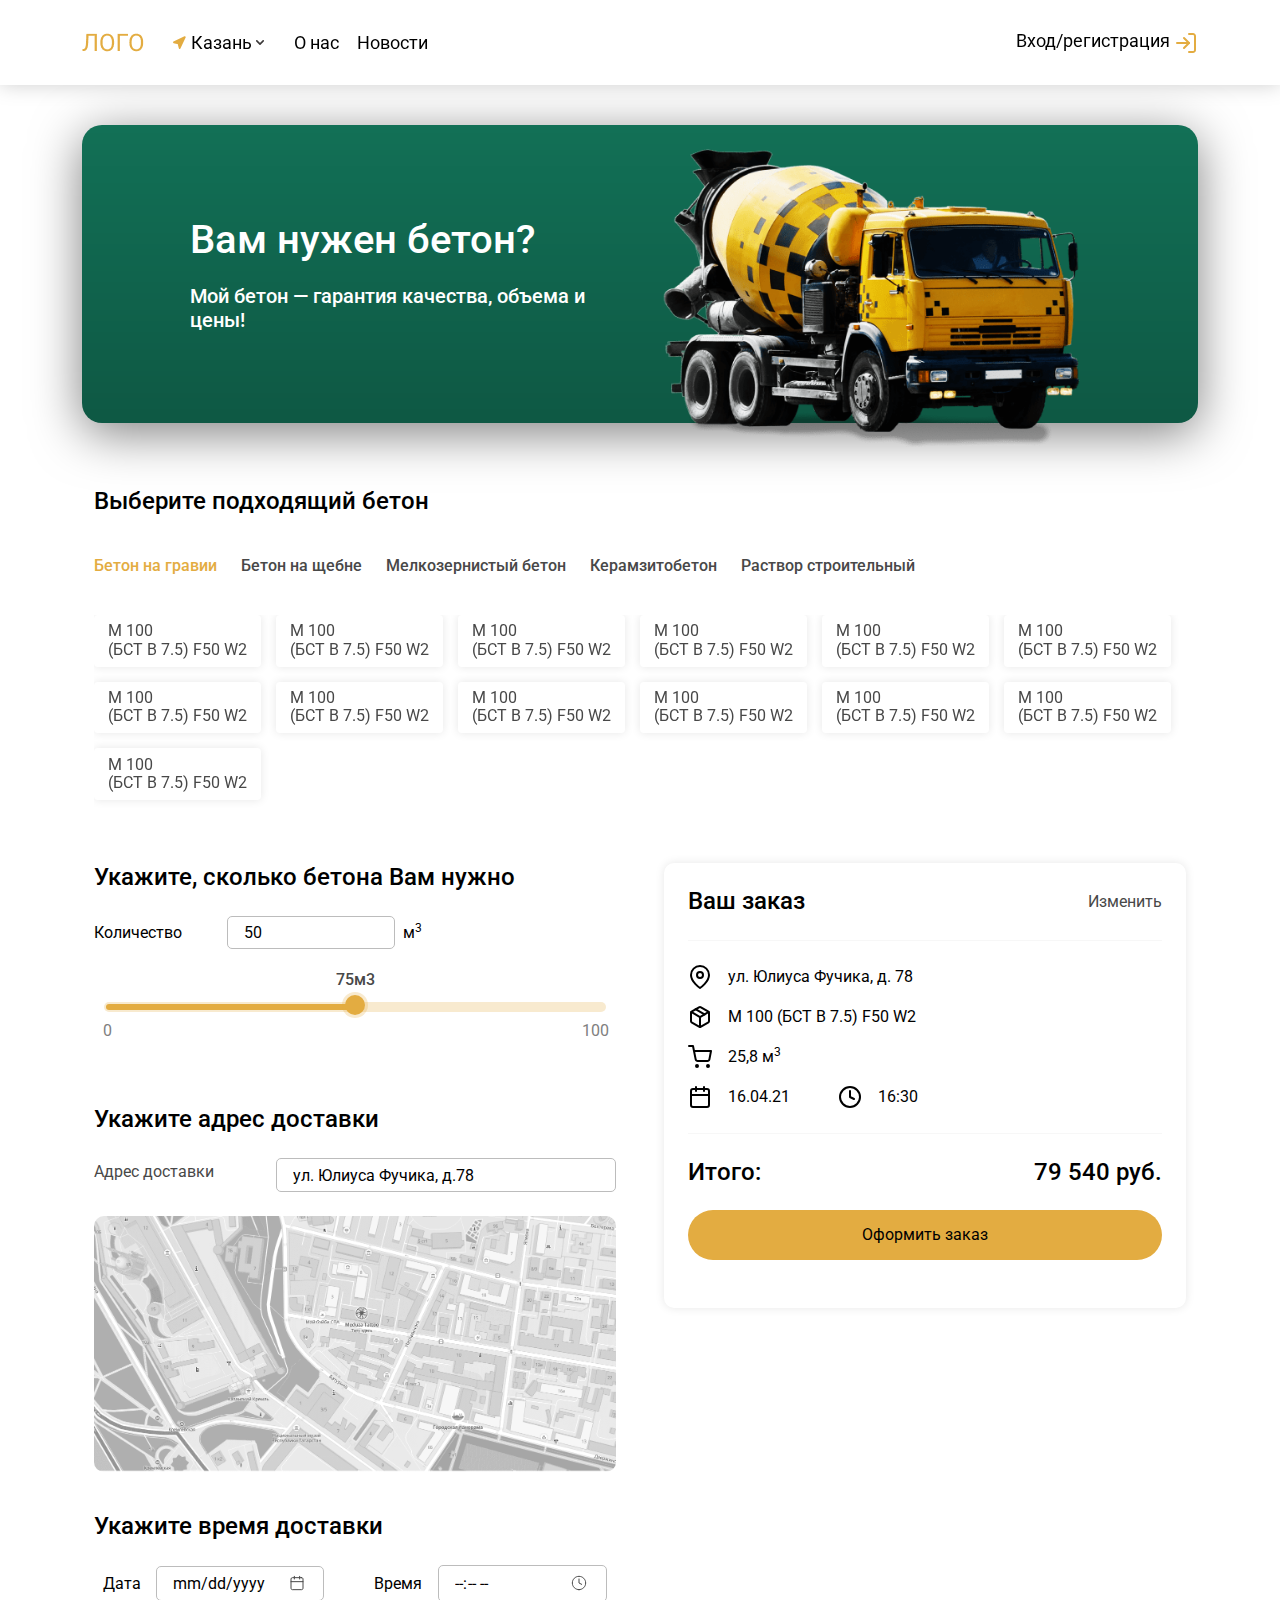
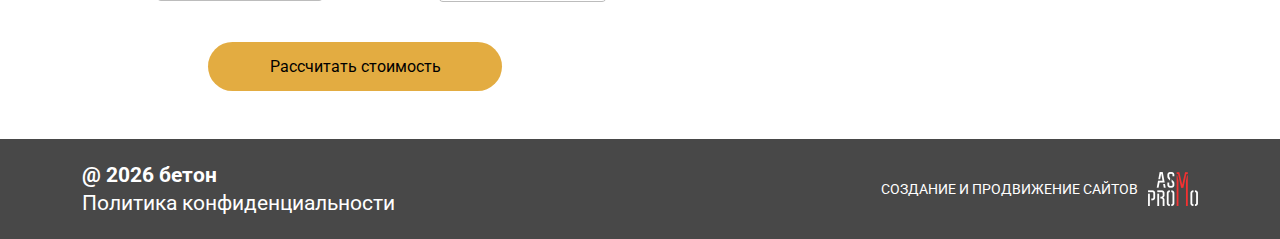
==== index.html @ f93bc63e "completed" ====
<!DOCTYPE html>
<html lang="ru">
<head>
	<meta charset="UTF-8">
	<meta name="viewport" content="width=device-width, initial-scale=1.0">
	<meta http-equiv="X-UA-Compatible" content="ie=edge">
	<title>Бетон</title>
	<link rel="shortcut icon" href="images/favicon.png" type="image/png">
	<link rel="stylesheet" href="css/swiper-bundle.min.css" />
	<link rel="stylesheet" href="css/bootstrap.min.css" />
	<link rel="stylesheet" href="css/range-slider.css" />
	<link rel="stylesheet" href="css/common.css" />
	<link rel="stylesheet" href="css/style.css" />
	<link rel="preconnect" href="https://fonts.gstatic.com">
	<link href="https://fonts.googleapis.com/css2?family=Roboto:ital,wght@0,100;0,300;0,400;0,500;0,700;0,900;1,100;1,300;1,400;1,500;1,700;1,900&display=swap" rel="stylesheet">
</head>
<body>
	<header class="d-none d-md-block py-2 py-xl-3 mb-4">
		<div class="container d-flex justify-content-between align-items-center">
			<div class="d-flex align-items-center">
				<img src="images/logo.png" class="logo">

				<div class="custom-select ms-4">
					<button type="button" class="py-3 w-100">Казань</button>
					<div class="options search-list p-3">
						<input type="search" placeholder="Поиск" class="search-in-list">
						<div class="radio search-item mb-2">
							<input type="radio" name="sort" value="Казань" checked="">
							<label>Казань</label>
						</div>
						<div class="radio search-item mb-2">
							<input type="radio" name="sort" value="Набережные Челны">
							<label>Набережные Челны</label>
						</div>
						<div class="radio search-item mb-2">
							<input type="radio" name="sort" value="Альметьевск">
							<label>Альметьевск</label>
						</div>
						<div class="radio search-item mb-2">
							<input type="radio" name="sort" value="Ижевск">
							<label>Ижевск</label>
						</div>
					</div>
				</div>

				<nav class="d-flex align-items-center ms-4">
					<a href="#">О нас</a>
					<a href="#">Новости</a>
				</nav>
			</div>
			<div>
				<a href="#">Вход/регистрация <img src="images/icons/log-in.svg" alt=""></a>
			</div>
		</div>
	</header>

	<div class="container-md py-3 mb-4 mb-md-5">
		<section class="banner white px-3 py-4">
			<div class="row align-items-center justify-content-center">
				<div class="col-7 col-md-6 col-lg-5">
					<h2>Вам нужен бетон?</h2>
					<h1 class="mb-0">Мой бетон — гарантия качества, объема и цены!</h1>
				</div>
				<div class="col-5 col-md-6 col-lg-5">
					<img src="images/img1.png" class="img-fluid">
				</div>
			</div>
		</section>
	</div>

	<form class="container-md grid mb-0 mb-md-4 mb-xl-5">
		<section id="sec-1">
			<h3>Укажите адрес доставки</h3>
			<div class="row align-items-center mb-2 mb-sm-3 mb-md-4">
				<div class="col-12 col-sm-4 col-xxl-3 mb-2">
					<div class="gray">Адрес доставки</div>
				</div>
				<div class="col-12 col-sm-8 col-xxl-9">
					<input type="text" placeholder="Адрес" value="ул. Юлиуса Фучика, д.78">
				</div>
			</div>
			<div class="map">
				<img src="images/img2.png" alt="" class="img-fluid">
			</div>
		</section>

		<section id="sec-2">
			<h3>Выберите подходящий бетон</h3>
			<div class="switch_btns d-flex mb-3">
				<button type="button" class="switch active fw_5">Бетон на гравии</button>
				<button type="button" class="switch fw_5 ms-4">Бетон на щебне</button>
				<button type="button" class="switch fw_5 ms-4">Мелкозернистый бетон</button>
				<button type="button" class="switch fw_5 ms-4">Керамзитобетон</button>
				<button type="button" class="switch fw_5 ms-4">Раствор строительный</button>
			</div>
			<div class="box py-4 px-2 py-lg-2 px-lg-0">
				<div class="swiper-1">
					<div class="swiper-wrapper">
						<div class="swiper-slide radio">
							<input type="radio" name="concrete" value="М 100 (БСТ В 7.5) F50 W2">
							<div>
								М 100 <br>
								(БСТ В 7.5) F50 W2
							</div>
						</div>
						<div class="swiper-slide radio">
							<input type="radio" name="concrete" value="М 100 (БСТ В 7.5) F50 W2">
							<div>
								М 100 <br>
								(БСТ В 7.5) F50 W2
							</div>
						</div>
						<div class="swiper-slide radio">
							<input type="radio" name="concrete" value="М 100 (БСТ В 7.5) F50 W2">
							<div>
								М 100 <br>
								(БСТ В 7.5) F50 W2
							</div>
						</div>
						<div class="swiper-slide radio">
							<input type="radio" name="concrete" value="М 100 (БСТ В 7.5) F50 W2">
							<div>
								М 100 <br>
								(БСТ В 7.5) F50 W2
							</div>
						</div>
						<div class="swiper-slide radio">
							<input type="radio" name="concrete" value="М 100 (БСТ В 7.5) F50 W2">
							<div>
								М 100 <br>
								(БСТ В 7.5) F50 W2
							</div>
						</div>
						<div class="swiper-slide radio">
							<input type="radio" name="concrete" value="М 100 (БСТ В 7.5) F50 W2">
							<div>
								М 100 <br>
								(БСТ В 7.5) F50 W2
							</div>
						</div>
						<div class="swiper-slide radio">
							<input type="radio" name="concrete" value="М 100 (БСТ В 7.5) F50 W2">
							<div>
								М 100 <br>
								(БСТ В 7.5) F50 W2
							</div>
						</div>
						<div class="swiper-slide radio">
							<input type="radio" name="concrete" value="М 100 (БСТ В 7.5) F50 W2">
							<div>
								М 100 <br>
								(БСТ В 7.5) F50 W2
							</div>
						</div>
						<div class="swiper-slide radio">
							<input type="radio" name="concrete" value="М 100 (БСТ В 7.5) F50 W2">
							<div>
								М 100 <br>
								(БСТ В 7.5) F50 W2
							</div>
						</div>
						<div class="swiper-slide radio">
							<input type="radio" name="concrete" value="М 100 (БСТ В 7.5) F50 W2">
							<div>
								М 100 <br>
								(БСТ В 7.5) F50 W2
							</div>
						</div>
						<div class="swiper-slide radio">
							<input type="radio" name="concrete" value="М 100 (БСТ В 7.5) F50 W2">
							<div>
								М 100 <br>
								(БСТ В 7.5) F50 W2
							</div>
						</div>
						<div class="swiper-slide radio">
							<input type="radio" name="concrete" value="М 100 (БСТ В 7.5) F50 W2">
							<div>
								М 100 <br>
								(БСТ В 7.5) F50 W2
							</div>
						</div>
						<div class="swiper-slide radio">
							<input type="radio" name="concrete" value="М 100 (БСТ В 7.5) F50 W2">
							<div>
								М 100 <br>
								(БСТ В 7.5) F50 W2
							</div>
						</div>
					</div>
					<div class="swiper-pagination"></div>
				</div>
			</div>
		</section>

		<section id="sec-3">
			<h3>Укажите, сколько бетона Вам нужно</h3>
			<!-- Нужно указать следующие парамаетры: min, max, value, step - в 3 местах -->
			<div class="row gx-2 align-items-center mb-5">
				<div class="col-4 col-sm-3 col-md-2 col-lg-3 col-xxl-2">
					<label>Количество</label>
				</div>
				<div class="col-6 col-sm-5 col-md-4 col-xxl-3">
					<input type="number" id="range-val" data-connect="range" min="0" max="100" value="50" step="0.1" oninput="reverse(this.dataset.connect, this.value)">
				</div>
				<div class="col-1">
					<span>м<sup>3</sup></span>
				</div>
			</div>
			<div class="range-slider my-5" style='--min:0; --max:100; --step:0.1; --value:50; --text-value:"75"; --suffix:"м3";'>
				<input type="range" min="0" max="100" step="0.1" value="50" oninput="this.parentNode.style.setProperty('--value',this.value); this.parentNode.style.setProperty('--text-value', JSON.stringify(this.value)); connect(this.dataset.connect, this.value)" data-connect="range-val" id="range">
				<output></output>
				<div class='range-slider__progress'></div>
			</div>

		</section>

		<section id="sec-4">
			<h3>Укажите время доставки</h3>
			<div class="row gx-2 gx-xxl-3 align-items-center justify-content-xl-evenly">
				<div class="col-3 col-xl-1 mb-3 mb-xl-0">
					<div class="text-xl-end">Дата</div>
				</div>
				<div class="col-8 col-xl-4 mb-3 mb-xl-0">
					<input type="date">
				</div>
				<div class="col-3 col-xl-2">
					<div class="text-xl-end">Время</div>
				</div>
				<div class="col-8 col-xl-4">
					<input type="time">
				</div>
			</div>
		</section>

		<section id="sec-5">
			<div class="row justify-content-center">
				<div class="col-12 col-sm-8 col-md-6 col-lg-8 col-xl-7 col-xxl-6">
					<button type="button" class="btn_main w-100 w-md-auto">Рассчитать стоимость</button>
				</div>
			</div>
		</section>

		<section id="sec-6">
			<div class="final-form p-3 p-sm-4">
				<div class="d-flex justify-content-between align-items-center">
					<h3 class="f_15 mb-0">Ваш заказ</h3>
					<button type="button" class="gray d-block d-lg-none" onclick="toAnchor('sec-1')">Изменить</button>
					<button type="button" class="gray d-none d-lg-block" onclick="toAnchor('sec-2')">Изменить</button>
				</div>
				<hr class="my-4">
				<div class="d-flex align-items-center mb-3">
					<img src="images/icons/map-pin.svg" class="me-3">
					<span>ул. Юлиуса Фучика, д. 78</span>
				</div>
				<div class="d-flex align-items-center mb-3">
					<img src="images/icons/package.svg" alt="" class="me-3">
					<span>М 100 (БСТ В 7.5) F50 W2</span>
				</div>
				<div class="d-flex align-items-center mb-3">
					<img src="images/icons/shopping-cart.svg" alt="" class="me-3">
					<span>25,8 м<sup>3</sup></span>
				</div>
				<div class="d-flex align-items-center">
					<img src="images/icons/calendar.svg" alt="" class="me-3">
					<span>16.04.21</span>
					<img src="images/icons/clock.svg" alt="" class="ms-5 me-3">
					<span>16:30</span>
				</div>
				<hr class="my-4">
				<div class="d-flex justify-content-between align-items-center mb-4">
					<h3 class="fs-4 mb-0">Итого:</h3>
					<div class="fs-4 fw_5">79 540 руб. </div>
				</div>
				<button type="button" class="btn_main w-100 mb-4">Оформить заказ</button>
			</div>
		</section>
	</form>

	<footer class="desktop d-none d-md-block py-4">
		<div class="container">
			<div class="row row-cols-2 align-items-center">
				<div>
					<div class="f_13 fw_7 mb-1">@ <span id="year"></span> бетон</div>
					<div class="f_13">Политика конфиденциальности</div>
				</div>
				<div>
					<a class="developers" href="http://asmpromo.ru/" alt="Создание и продвижение сайтов" title="Создание и продвижение сайтов" target="_blank">
						<div class="f_09 text-uppercase">Создание и продвижение сайтов</div>
						<img src="images/asm_white.png" alt="">
					</a>
				</div>
			</div>
		</div>
	</footer>

	<footer class="mobile d-flex d-md-none justify-content-between py-3 px-5">
		<button><img src="images/icons/home.svg" alt=""></button>
		<button><img src="images/icons/mail.svg" alt=""></button>
		<button><img src="images/icons/map.svg" alt=""></button>
		<button><img src="images/icons/user.svg" alt=""></button>
	</footer>

	<!-- Skripts -->
	<script src="https://cdnjs.cloudflare.com/ajax/libs/jquery/3.6.0/jquery.min.js"></script>
	
	<script type="text/javascript" src="js/bootstrap.bundle.min.js"></script>
	<!-- <script src="https://unpkg.com/swiper/swiper-bundle.min.js"></script> -->
	<script type="text/javascript" src="js/swiper-bundle.min.js"></script>
	<script type="text/javascript" src="js/main.js"></script>
	<script type="text/javascript" src="js/range-slider.js"></script>
	
</body>
</html>
---- css/range-slider.css ----
.range-slider {
    --primary-color: rgb(227 172 65 / 100%);
    --value-offset-y: var(--ticks-gap);
    --value-active-color: white;
    --value-background: transparent;
    --value-background-hover: var(--primary-color);
    --fill-color: var(--primary-color);
    --progress-background: #eee;
    --progress-radius: 20px;
    --track-height: calc(var(--thumb-size) / 2);
    --min-max-opacity: 0.5;
    --min-max-x-offset: 10%;
    --thumb-size: 20px;
    --thumb-color: rgb(227 172 65 / 100%);
    --thumb-shadow: 0 0 0 3px rgb(227 172 65 / 25%);
    --thumb-shadow-active: 0 0 0 3px rgb(227 172 65 / 55%);
    --thumb-shadow-hover: var(--thumb-shadow);
    --ticks-thickness: 1px;
    --ticks-height: 5px;
    --ticks-gap: var(
      --ticks-height,
      0
    );
    --ticks-color: silver;
    --step: 1;
    --ticks-count: Calc(var(--max) - var(--min)) / var(--step);
    --maxTicksAllowed: 30;
    --too-many-ticks: Min(1, Max(var(--ticks-count) - var(--maxTicksAllowed), 0));
    --x-step: Max(
      var(--step),
      var(--too-many-ticks) * (var(--max) - var(--min))
    );
    --tickInterval: 100/ ((var(--max) - var(--min)) / var(--step)) * var(--tickEvery, 1);
    --tickIntervalPerc: calc(
      (100% - var(--thumb-size)) / ((var(--max) - var(--min)) / var(--x-step)) *
        var(--tickEvery, 1)
    );
    --value-a: Clamp(
      var(--min),
      var(--value, 0),
      var(--max)
    );
    --value-b: var(--value, 0);
    --text-value-a: var(--text-value, "");
    --completed-a: calc(
      (var(--value-a) - var(--min)) / (var(--max) - var(--min)) * 100
    );
    --completed-b: calc(
      (var(--value-b) - var(--min)) / (var(--max) - var(--min)) * 100
    );
    --ca: Min(var(--completed-a), var(--completed-b));
    --cb: Max(var(--completed-a), var(--completed-b));
    --thumbs-too-close: Clamp(
      -1,
      1000 * (Min(1, Max(var(--cb) - var(--ca) - 5, -1)) + 0.001),
      1
    );
    --thumb-close-to-min: Min(1, Max(var(--ca) - 2, 0));
    --thumb-close-to-max: Min(1, Max(98 - var(--cb), 0));
    display: block;
    height: max(var(--track-height), var(--thumb-size));
    position: relative;
    z-index: 1;
  }
  .range-slider[data-ticks-position=top] {
    --flip-y: 1;
  }
  .range-slider::before, .range-slider::after {
    --offset: calc(var(--thumb-size) / 2);
    content: counter(x);
    display: var(--show-min-max, block);
    position: absolute;
    bottom: var(--flip-y, -2.5ch);
    top: calc(-2.5ch * var(--flip-y));
    color: #808080;
    transform: translateX(calc(var(--min-max-x-offset) * var(--before, -1) * -1)) scale(var(--at-edge));
    pointer-events: none;
  }
  .range-slider::before {
    --before: 1;
    --at-edge: var(--thumb-close-to-min);
    counter-reset: x var(--min);
    left: var(--offset);
  }
  .range-slider::after {
    --at-edge: var(--thumb-close-to-max);
    counter-reset: x var(--max);
    right: var(--offset);
  }
  .range-slider__values {
    position: relative;
    top: 50%;
    line-height: 0;
    text-align: justify;
    width: 100%;
    pointer-events: none;
    margin: 0 auto;
    z-index: 5;
  }
  .range-slider__values::after {
    content: "";
    width: 100%;
    display: inline-block;
    height: 0;
    background: red;
  }
  .range-slider__progress {
    --start-end: calc(var(--thumb-size) / 2);
    --clip-end: calc(100% - (var(--cb)) * 1%);
    --clip-start: calc(var(--ca) * 1%);
    --clip: inset(-20px var(--clip-end) -20px var(--clip-start));
    position: absolute;
    left: var(--start-end);
    right: var(--start-end);
    top: calc( var(--ticks-gap) * var(--flip-y, 0) + var(--thumb-size) / 2 - var(--track-height) / 2 );
    height: calc(var(--track-height));
    background: rgb(227 172 65 / 25%);
    pointer-events: none;
    z-index: -1;
    border-radius: var(--progress-radius);
  }
  .range-slider__progress::before {
    content: "";
    position: absolute;
    left: 2px;
    right: 0;
    -webkit-clip-path: var(--clip);
            clip-path: var(--clip);
    top: 2px;
    bottom: 2px;
    background: rgb(227 172 65 / 100%);
    z-index: 1;
    border-radius: inherit;
  }
  .range-slider__progress::after {
    content: "";
    position: absolute;
    top: 0;
    right: 0;
    bottom: 0;
    left: 0;
    box-shadow: var(--progress-shadow);
    pointer-events: none;
    border-radius: inherit;
  }
  .range-slider > input {
    -webkit-appearance: none;
    width: 100%;
    height: var(--thumb-size);
    margin: 0;
    position: absolute;
    left: 0;
    top: calc( 50% - Max(var(--track-height), var(--thumb-size)) / 2 + calc(var(--ticks-gap) / 2 * var(--flip-y, -1)) );
    cursor: -webkit-grab;
    cursor: grab;
    outline: none;
    background: none;
    padding: 0;
    border: none;
  }
  .range-slider > input:not(:only-of-type) {
    pointer-events: none;
  }
  .range-slider > input::-webkit-slider-thumb {
    -webkit-appearance: none;
            appearance: none;
    height: var(--thumb-size);
    width: var(--thumb-size);
    transform: var(--thumb-transform);
    border-radius: var(--thumb-radius, 50%);
    background: var(--thumb-color);
    box-shadow: var(--thumb-shadow);
    border: none;
    pointer-events: auto;
    -webkit-transition: 0.1s;
    transition: 0.1s;
  }
  .range-slider > input::-moz-range-thumb {
    -moz-appearance: none;
         appearance: none;
    height: var(--thumb-size);
    width: var(--thumb-size);
    transform: var(--thumb-transform);
    border-radius: var(--thumb-radius, 50%);
    background: var(--thumb-color);
    box-shadow: var(--thumb-shadow);
    border: none;
    pointer-events: auto;
    -moz-transition: 0.1s;
    transition: 0.1s;
  }
  .range-slider > input::-ms-thumb {
    appearance: none;
    height: var(--thumb-size);
    width: var(--thumb-size);
    transform: var(--thumb-transform);
    border-radius: var(--thumb-radius, 50%);
    background: var(--thumb-color);
    box-shadow: var(--thumb-shadow);
    border: none;
    pointer-events: auto;
    -ms-transition: 0.1s;
    transition: 0.1s;
  }
  .range-slider > input:hover {
    --thumb-shadow: var(--thumb-shadow-hover);
  }
  .range-slider > input:hover + output {
    --value-background: var(--value-background-hover);
    --y-offset: -5px;
    color: var(--value-active-color);
    box-shadow: 0 0 0 3px var(--value-background);
  }
  .range-slider > input:active {
    --thumb-shadow: var(--thumb-shadow-active);
    cursor: -webkit-grabbing;
    cursor: grabbing;
    z-index: 2;
  }
  .range-slider > input:active + output {
    transition: 0s;
  }
  .range-slider > input:nth-of-type(1) {
    --is-left-most: Clamp(0, (var(--value-a) - var(--value-b)) * 99999, 1);
  }
  .range-slider > input:nth-of-type(1) + output {
    --value: var(--value-a);
    --x-offset: calc(var(--completed-a) * -1%);
  }
  .range-slider > input:nth-of-type(1) + output:not(:only-of-type) {
    --flip: calc(var(--thumbs-too-close) * -1);
  }
  .range-slider > input:nth-of-type(1) + output::after {
    content: var(--prefix, "") var(--text-value-a) var(--suffix, "");
  }
  .range-slider > input:nth-of-type(2) {
    --is-left-most: Clamp(0, (var(--value-b) - var(--value-a)) * 99999, 1);
  }
  .range-slider > input:nth-of-type(2) + output {
    --value: var(--value-b);
  }
  .range-slider > input:only-of-type ~ .range-slider__progress {
    --clip-start: 0;
  }
  .range-slider > input + output {
    --flip: -1;
    --x-offset: calc(var(--completed-b) * -1%);
    --pos: calc(
      ((var(--value) - var(--min)) / (var(--max) - var(--min))) * 100%
    );
    pointer-events: none;
    position: absolute;
    z-index: 5;
    background: var(--value-background);
    border-radius: 10px;
    padding: 2px 4px;
    font-weight: 500;
    color: #484848;
    left: var(--pos);
    transform: translate(var(--x-offset), calc( 150% * var(--flip) - (var(--y-offset, 0px) + var(--value-offset-y)) * var(--flip) ));
    transition: all 0.12s ease-out, left 0s;
  }
  .range-slider > input + output::after {
    content: var(--prefix, "") var(--text-value-b) var(--suffix, "");
  }
---- css/common.css ----
:root {
  --color-1: #E3AC41;
  --color-2: #127056;
  --rgb-color-1: 227 172 65;
  --rgb-color-2: 18 112 86;
}

/*****************
SCROLL STYLIZATION
******************/
html {
    scrollbar-color: var(--color-1) #E8E8E8;
    scrollbar-width: thin;
}
::-webkit-scrollbar {
    width: 4px;
    height: 4px;
    background-color: #E8E8E8;
}
::-webkit-scrollbar-thumb {
    background-color: var(--color-1);
    border-radius: 2px;
    transition: .2s;
}
::-webkit-scrollbar-thumb:hover {background-color: var(--color-2);}
::-webkit-scrollbar-button:vertical:start:decrement {
    background: linear-gradient(120deg, #fff 40%, rgba(0, 0, 0, 0) 41%),
    linear-gradient(240deg, #fff 40%, rgba(0, 0, 0, 0) 41%),
    linear-gradient(0deg, #fff 30%, rgba(0, 0, 0, 0) 31%);
    background-color: var(--color-1);
}
::-webkit-scrollbar-button:vertical:end:increment {
    background:
        linear-gradient(300deg, #fff 40%, rgba(0, 0, 0, 0) 41%),
        linear-gradient(60deg, #fff 40%, rgba(0, 0, 0, 0) 41%),
        linear-gradient(180deg, #fff 30%, rgba(0, 0, 0, 0) 31%);
    background-color: var(--color-1);
}
::-webkit-scrollbar-button:horizontal:start:decrement {
    background:
        linear-gradient(30deg, #fff 40%, rgba(0, 0, 0, 0) 41%),
        linear-gradient(150deg, #fff 40%, rgba(0, 0, 0, 0) 41%),
        linear-gradient(270deg, #fff 30%, rgba(0, 0, 0, 0) 31%);
    background-color: var(--color-1);
}
::-webkit-scrollbar-button:horizontal:end:increment {
    background:
        linear-gradient(210deg, #fff 40%, rgba(0, 0, 0, 0) 41%),
        linear-gradient(330deg, #fff 40%, rgba(0, 0, 0, 0) 41%),
        linear-gradient(90deg, #fff 30%, rgba(0, 0, 0, 0) 31%);
    background-color: var(--color-1);
}

body {
    font-family: 'Roboto', sans-serif;
    font-size: 16px;
    font-weight: 400;
    position: relative;
    color: #000;
}

a, a:hover, a:focus, a:active {
    color: inherit;
    outline: none;
    text-decoration: none;
}
.disable {
    pointer-events: none;
    cursor: default;
}

p, label, span, a, select, div, blockquote, cite, figure, figcaption, ul, ol, dl {
    line-height: normal;
    margin-bottom: 0px;
}
hr {
    background-color: #E1E1E1;
    height: 1px;
    border: none;
    margin: 1em 0;
    width: 100%;
}

.bg_color_1 {background-color: var(--color-1);}


.box_shad {box-shadow: 0px 10px 15px rgba(0,0,0,0.1);}


/* FORMS CUSTOMIZATION */
input, input:hover, input:focus, input:active,
button, button:hover, button:focus, button:active, 
textarea, textarea:hover, textarea:focus, textarea:active,
select, select:hover, select:focus, select:active {outline: none;}

/* placeholder stylization */
input:-moz-placeholder, textarea:-moz-placeholder {color: #CBCBCB; font-weight: 400;}
input::-moz-placeholder, textarea::-moz-placeholder {color: #CBCBCB; font-weight: 400;}
input::-webkit-input-placeholder, textarea::-webkit-input-placeholder {color: #CBCBCB; font-weight: 400;}
input:-ms-input-placeholder, textarea:-ms-input-placeholder {color: #CBCBCB; font-weight: 400;}
input::-ms-input-placeholder, textarea::-ms-input-placeholder {color: #CBCBCB; font-weight: 400;}
input::placeholder, textarea::placeholder {color: #CBCBCB; font-weight: 400;}

input[type=text]::-ms-clear {  display: none; width : 0; height: 0; }
input[type=text]::-ms-reveal {  display: none; width : 0; height: 0; }
input[type="search"]::-webkit-search-decoration,
input[type="search"]::-webkit-search-cancel-button,
input[type="search"]::-webkit-search-results-button,
input[type="search"]::-webkit-search-results-decoration { display: none; }

input, textarea, select {
    border: 0.5px solid #BCBCBC;    
    box-sizing: border-box;
    border-radius: 5px;
    background-color: #fff;
    padding: .4em 1em;
    width: 100%;
    line-height: normal;
    box-shadow: unset;
}


/* кнопки */
button {
    background: none;
    border: none;
    padding: unset;
    display: block;
}
button:hover, button:focus, button:active {cursor: pointer;}
.btn_main {
    border-radius: 2em;
    border: none;
    display: flex;
    justify-content: center;
    align-items: center;
    width: fit-content;
    line-height: 1.1em;
    padding: 1em 2em;
    text-align: center;
    min-height: 2em;
    transition: .2s;
    color: #000;
    background-color: var(--color-1);
}
.btn_main:hover, .btn_main:focus, .btn_main:active {
    cursor: pointer;
    color: #fff;
    background-color: var(--color-2);
}


.btn_collapse::before {content: "Загрузить ещё";}
.btn_collapse[aria-expanded="true"]::before {content: "Скрыть";}



/* TEXT STYLIZATION */
h1, h2, h3, h4 {
    font-size: 1em;
    text-align: left;
    margin-bottom: 1em;
}
h1 {
    font-weight: 300;
    text-shadow: 0px 4px 4px rgba(0, 0, 0, 0.25);
}
h2 {
    font-weight: 500;
    margin-bottom: .5em;
    text-shadow: 0px 4px 4px rgba(0, 0, 0, 0.25);
}
h3 {font-weight: 500;}
h4 {font-weight: 600;}
@media (min-width: 576px) {
    h2 {font-size: 1.5em;}
    h3 {font-size: 1.25em;}
}
@media (min-width: 768px) {
    h1 {
        font-size: 1.25em;
        text-shadow: unset;
        font-weight: 500;
    }
    h2 {
        font-size: 2em;
        text-shadow: unset;
    }
    h3 {font-size: 1.5em;}
}
@media (min-width: 992px) {
    h2 {font-size: 2.5em;}
}


.f_08 {font-size: .8em;}
.f_09 {font-size: .9em;}
.f_11 {font-size: 1.1em;}
.f_12 {font-size: 1.2em;}
.f_13 {font-size: 1.3em;}
.f_14 {font-size: 1.4em;}
.f_15 {font-size: 1.5em;}
.f_16 {font-size: 1.6em;}
.f_17 {font-size: 1.7em;}
.f_18 {font-size: 1.8em;}
.f_19 {font-size: 1.9em;}
.f_20 {font-size: 2em;}
.white {color:#fff;}
.gray {color: #484848;}
.black {color: #000;}
.color-1 {color: var(--color-1);}
.color-2 {color: var(--color-2);}
.color-3 {color: var(--color-3);}

.fw_1 {font-weight: 100;} /* thin */
.fw_2 {font-weight: 200;} /* extra-light */
.fw_3 {font-weight: 300;} /* !light */
.fw_4 {font-weight: 400;} /* !regular */
.fw_5 {font-weight: 500;} /* !medium */
.fw_6 {font-weight: 600;} /* !semi-bold */
.fw_7 {font-weight: 700;} /* !bold */
.fw_8 {font-weight: 800;} /* !extra-bold */
.fw_9 {font-weight: 900;} /* black */
.itlc {font-style: italic;}
.norm {font-style: normal;}

.td_und {text-decoration: underline;}
.td_lth {text-decoration: line-through;}
.lh_n {line-height: normal;}
.bb_1 {border-bottom: 1px solid;}
.t_ind {text-indent: 2rem;}
---- css/style.css ----
header {
  background: #FFFFFF;
  filter: drop-shadow(0px 0px 10px rgba(0, 0, 0, 0.19));
  font-size: 18px;
}
.logo {
  max-width: 100px;
}
nav a:not(:first-child) {
  margin-left: 1em;
}


.banner {
  background: linear-gradient(180deg, rgba(0, 0, 0, 0) 0%, rgba(0, 0, 0, 0.21) 100%), #127056;
  box-shadow: 0px 4px 10px rgba(0, 0, 0, 0.1);
  border-radius: 20px;
}
@media (min-width: 768px) {
  .banner {box-shadow: 0px 10px 50px rgba(0, 0, 0, 0.5);}
  .banner img {
    margin-bottom: -3em;
  }
}


.grid {
  width: 100%;
  display: grid;
  grid-template-columns: 1fr;
  grid-template-rows:repeat(6, auto);
  grid-gap: 40px 0px;
  padding-left: 0;
  padding-right: 0;
}
.grid > * { min-width: 0; }
.grid > section {
  padding-left: 12px;
  padding-right: 12px;
}
#sec-1 {
  grid-column: 1/2;
  grid-row: 1/2;
}
#sec-2 {
  grid-column: 1/2;
  grid-row: 2/3;
}
#sec-3 {
  grid-column: 1/2;
  grid-row: 3/4;
}
#sec-4 {
  grid-column: 1/2;
  grid-row: 4/5;
}
#sec-5 {
  grid-column: 1/2;
  grid-row: 5/6;
}
#sec-6 {
  grid-column: 1/2;
  grid-row: 6/7;
  padding-left: 0px;
  padding-right: 0px;
}
.final-form {
  background-color: rgb(var(--rgb-color-2) / 8%);
}
@media (min-width: 576px) {
  .grid > section {
    padding-left: 24px;
    padding-right: 24px;
  }
}
@media (min-width: 768px) {
  #sec-6 {
    padding-left: 24px;
    padding-right: 24px;
  }
  .final-form {
    background: #FFFFFF;
    box-shadow: 0px 0px 10px rgba(0, 0, 0, 0.1);
    border-radius: 10px;
  }
}
@media (min-width: 992px) {
  .grid {
    grid-template-columns: repeat(2, 1fr);
    grid-template-rows: repeat(5, auto);
  }
  #sec-1 {
    grid-column: 1/2;
    grid-row: 3/4;
  }
  #sec-2 {
    grid-column: 1/3;
    grid-row: 1/2;
  }
  #sec-3 {
    grid-column: 1/2;
    grid-row: 2/3;
  }
  #sec-4 {
    grid-column: 1/2;
    grid-row: 4/5;
  }
  #sec-5 {
    grid-column: 1/2;
    grid-row: 5/6;
  }
  #sec-6 {
    grid-column: 2/3;
    grid-row: 2/6;
    height: fit-content;
  }
}
@media (min-width: 1400px) {
  .grid {grid-gap: 60px 0px;}
}

.map {
  border-radius: 10px;
  overflow: hidden;
}

.switch_btns {
  overflow-x: auto;
}
.switch {
  color: #484848;
  white-space: nowrap;
  padding: 1em 0;
}
.switch.active {
  color: var(--color-1);
}
.box {
  background: #FFFFFF;
  box-shadow: 0px 0px 10px rgba(0, 0, 0, 0.1);
  border-radius: 20px;
  width: 100%;
}
@media (min-width: 992px) {
  .box {
    box-shadow: none;
  }
}

.swiper-1 {
  width: 100%;
  height: calc(17.6em + 66px);
  position: relative;
  overflow: hidden;
  padding-bottom: 30px;
}
.swiper-slide {
  height: calc((100% - 36px) / 4);
}
.swiper-container-horizontal>.swiper-pagination-bullets {
  bottom: 0;
}
.swiper-pagination-bullet {
  background: #C4C4C4;
  opacity: 1;
}
.swiper-pagination-bullet-active {
  background: #E3AC41;
}
@media (min-width: 992px) {
  .swiper-1 {
    height: auto;
    padding-bottom: 0px;
  }
  .swiper-pagination {display: none;}
  .swiper-wrapper {
    display: flex;
    flex-wrap: wrap;
    align-items: flex-start;
    justify-content: flex-start;
    width: 100%;
  }
  .swiper-slide {
    height: auto;
    width: calc(20% - 10px);
    margin-right: 10px;
    margin-bottom: 10px;
  }
}
@media (min-width: 1200px) {
  .swiper-slide {
    width: calc(100%/6 - 15px);
    margin-right: 15px;
    margin-bottom: 15px;
  }
}
@media (min-width: 1400px) {
  .swiper-slide {
    width: calc(100%/7 - 20px);
    margin-right: 20px;
    margin-bottom: 20px;
  }
}

/* radiobutton customization */
.radio {
  position: relative;
}
.radio input[type="radio"] {
  appearance:none;
  -webkit-appearance:none;
  -moz-appearance:none;
  -ms-appearance:none;
  box-shadow: none;
  opacity: 0;
  position: absolute;
  top: 0;
  left: 0;
  width: 100%;
  height: 100%;
  z-index: 2;
}
.radio input[type="radio"] + div {
  border: 1px solid #484848;
  color: #484848;
  padding: .4em;
  line-height: 1.15em;
  border-radius: 4px;
  height: 100%;
  display: flex;
  align-items: center;
  justify-content: center;
}
.radio input[type="radio"]:checked + div {
  border: 1px solid var(--color-1);
  color: var(--color-1);
}
@media (min-width: 992px) {
  .radio input[type="radio"] + div {
    border: 1px solid transparent;
    box-shadow: 0px 0px 10px rgba(0, 0, 0, 0.1);
  }
}


input[type="date"]::-webkit-calendar-picker-indicator {
  background-image: url('../images/icons/calendar2.svg');
  width: 16px;
  height: 16px;
  cursor: pointer;
}
input[type="time"]::-webkit-calendar-picker-indicator{
  background-image: url('../images/icons/clock2.svg');
  width: 16px;
  height: 16px;
  cursor: pointer;
}


footer.mobile {
  background: #FFFFFF;
  box-shadow: 0px 0px 10px rgba(0, 0, 0, 0.1);
  position: sticky;
  bottom: 0;
  left: 0;
  width: 100%;
  z-index: 100;
  min-height: 65px;
}

footer.desktop {
  background-color: #484848;
  color: #fff;
}
.developers {
  display: flex;
  align-items: center;
  justify-content: flex-end;
}
.developers img {
  width: 50px;
  margin-left: 10px;
}


/* custom select */
.custom-select {
  width: fit-content;
  max-width: 200px;
  position: relative;
}
.custom-select button {
  position: relative;
  z-index: 1;
  background-image: url(../images/icons/down.svg), url(../images/icons/arrow.svg);
  background-repeat: no-repeat;
  background-position: calc(100% - .3em) 50%, calc(0% + .3em) 50%;
  background-size: 8px, 13px;
  padding-left: 1.25em;
  padding-right: 1em;
  text-align: left;
  white-space: nowrap;
  overflow: hidden;
  text-overflow: ellipsis;
}
.custom-select .options {
  position: absolute;
  top: 100%;
  left: 0;
  width: 100%;
  min-width: 300px;
  max-height: 400px;
  overflow: hidden;
  background: #FFFFFF;
  filter: drop-shadow(0px 0px 10px rgba(0, 0, 0, 0.19));
  display: none;
  z-index: 2;
}
.custom-select .options .radio {position: relative;}
.custom-select .options .radio input {
  position: absolute;
  top: 0;
  left: 0;
  width: 100%;
  height: 100%;
  opacity: 0;
  z-index: 2;
}
.custom-select .options .radio input:checked + label {font-weight: 700;}
.custom-select .options .radio label {
  position: relative;
  z-index: 1;
  text-align: left;
  justify-content: flex-start;
}


/************  
SEARCH / FILTER 
*************/
input.search-in-list{
  margin-bottom: .5em;
  width: 100%;
  outline: none;
}
.overlap {display: block !important;}
.diff {display: none !important;}
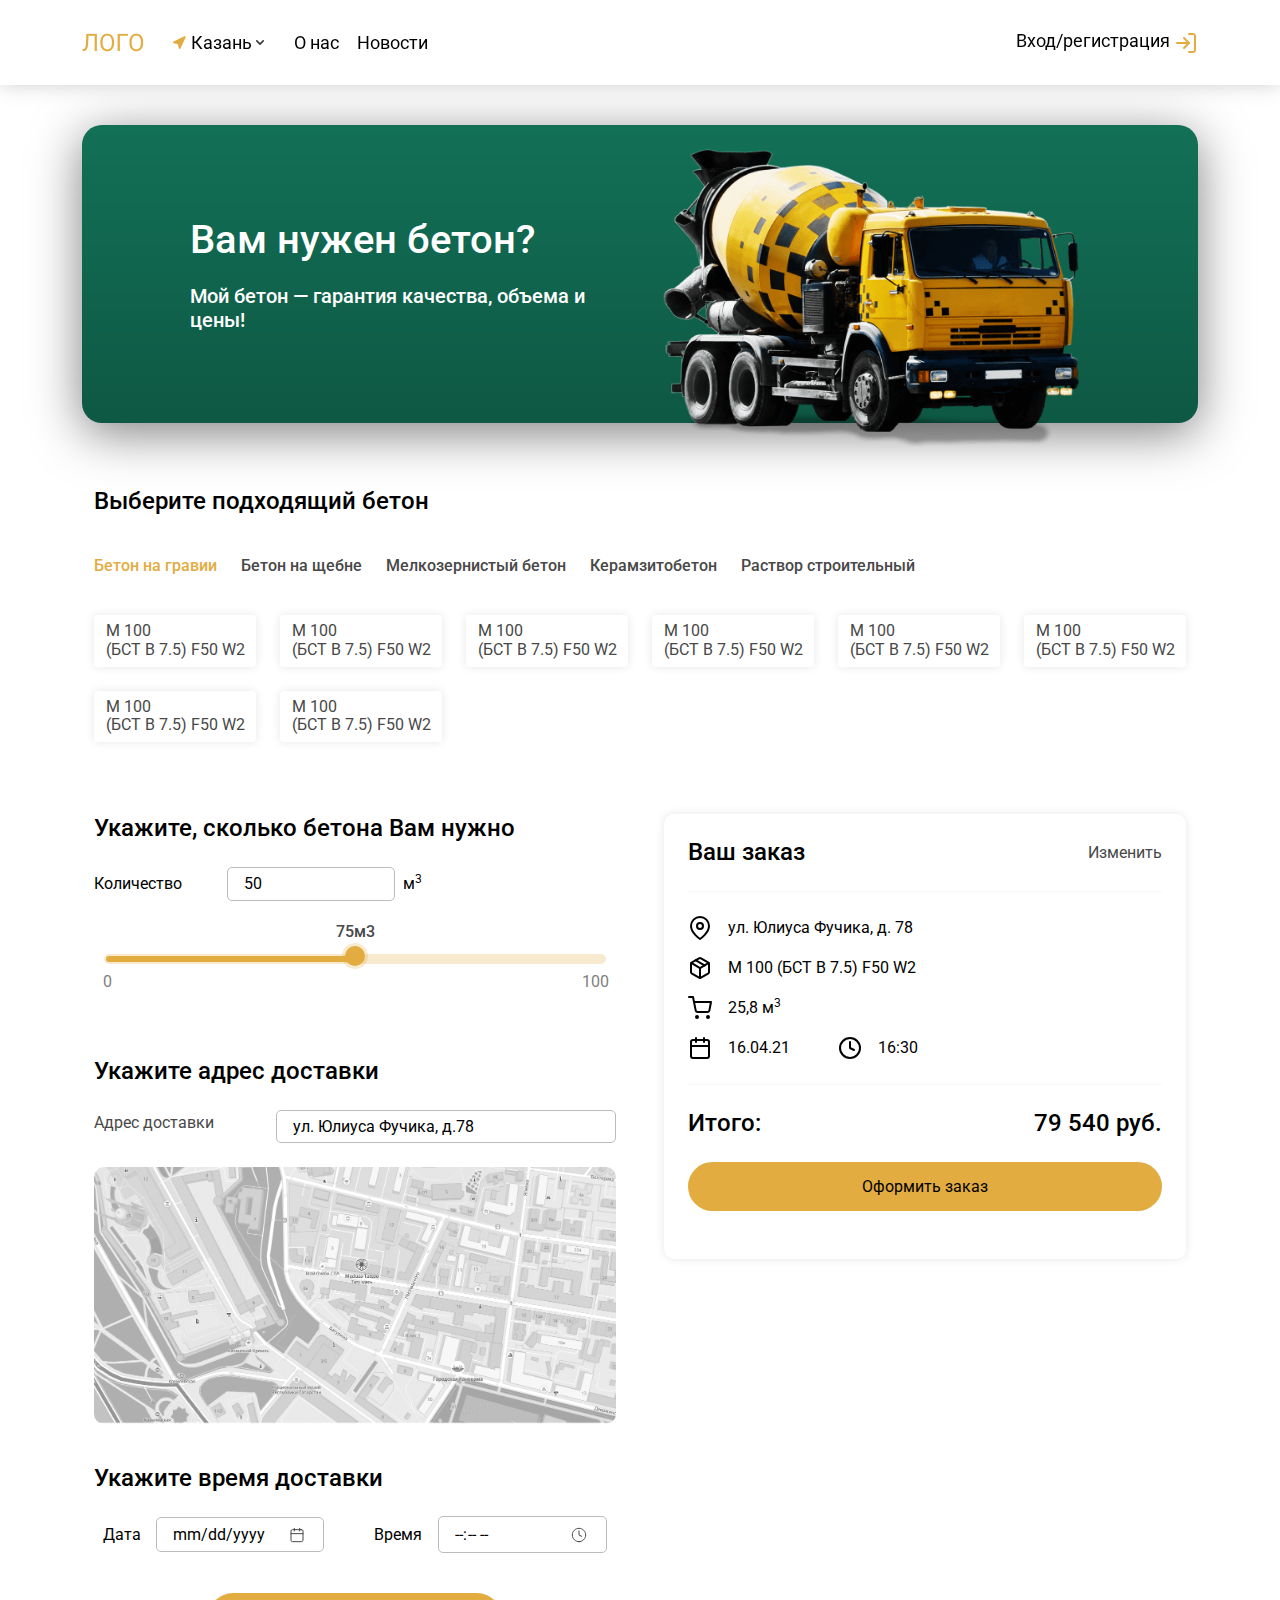
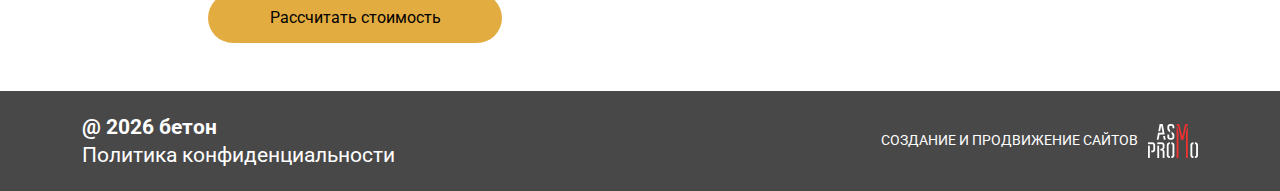
==== commit aa26302d: "edit 1" ====
--- a/index.html
+++ b/index.html
@@ -190,6 +190,80 @@
 					</div>
 					<div class="swiper-pagination"></div>
 				</div>
+				<div class="row d-none d-lg-flex">
+					<div class="col-3 col-xl-2 mb-4">
+						<div class="radio">
+							<input type="radio" name="concrete" value="М 100 (БСТ В 7.5) F50 W2">
+							<div>
+								М 100 <br>
+								(БСТ В 7.5) F50 W2
+							</div>
+						</div>
+					</div>
+					<div class="col-3 col-xl-2 mb-4">
+						<div class="radio">
+							<input type="radio" name="concrete" value="М 100 (БСТ В 7.5) F50 W2">
+							<div>
+								М 100 <br>
+								(БСТ В 7.5) F50 W2
+							</div>
+						</div>
+					</div>
+					<div class="col-3 col-xl-2 mb-4">
+						<div class="radio">
+							<input type="radio" name="concrete" value="М 100 (БСТ В 7.5) F50 W2">
+							<div>
+								М 100 <br>
+								(БСТ В 7.5) F50 W2
+							</div>
+						</div>
+					</div>
+					<div class="col-3 col-xl-2 mb-4">
+						<div class="radio">
+							<input type="radio" name="concrete" value="М 100 (БСТ В 7.5) F50 W2">
+							<div>
+								М 100 <br>
+								(БСТ В 7.5) F50 W2
+							</div>
+						</div>
+					</div>
+					<div class="col-3 col-xl-2 mb-4">
+						<div class="radio">
+							<input type="radio" name="concrete" value="М 100 (БСТ В 7.5) F50 W2">
+							<div>
+								М 100 <br>
+								(БСТ В 7.5) F50 W2
+							</div>
+						</div>
+					</div>
+					<div class="col-3 col-xl-2 mb-4">
+						<div class="radio">
+							<input type="radio" name="concrete" value="М 100 (БСТ В 7.5) F50 W2">
+							<div>
+								М 100 <br>
+								(БСТ В 7.5) F50 W2
+							</div>
+						</div>
+					</div>
+					<div class="col-3 col-xl-2 mb-4">
+						<div class="radio">
+							<input type="radio" name="concrete" value="М 100 (БСТ В 7.5) F50 W2">
+							<div>
+								М 100 <br>
+								(БСТ В 7.5) F50 W2
+							</div>
+						</div>
+					</div>
+					<div class="col-3 col-xl-2 mb-4">
+						<div class="radio">
+							<input type="radio" name="concrete" value="М 100 (БСТ В 7.5) F50 W2">
+							<div>
+								М 100 <br>
+								(БСТ В 7.5) F50 W2
+							</div>
+						</div>
+					</div>
+				</div>
 			</div>
 		</section>
 
--- a/css/style.css
+++ b/css/style.css
@@ -169,6 +169,9 @@
 }
 @media (min-width: 992px) {
   .swiper-1 {
+    display: none;
+  }
+  /* .swiper-1 {
     height: auto;
     padding-bottom: 0px;
   }
@@ -185,9 +188,9 @@
     width: calc(20% - 10px);
     margin-right: 10px;
     margin-bottom: 10px;
-  }
-}
-@media (min-width: 1200px) {
+  } */
+}
+/* @media (min-width: 1200px) {
   .swiper-slide {
     width: calc(100%/6 - 15px);
     margin-right: 15px;
@@ -200,7 +203,7 @@
     margin-right: 20px;
     margin-bottom: 20px;
   }
-}
+} */
 
 /* radiobutton customization */
 .radio {
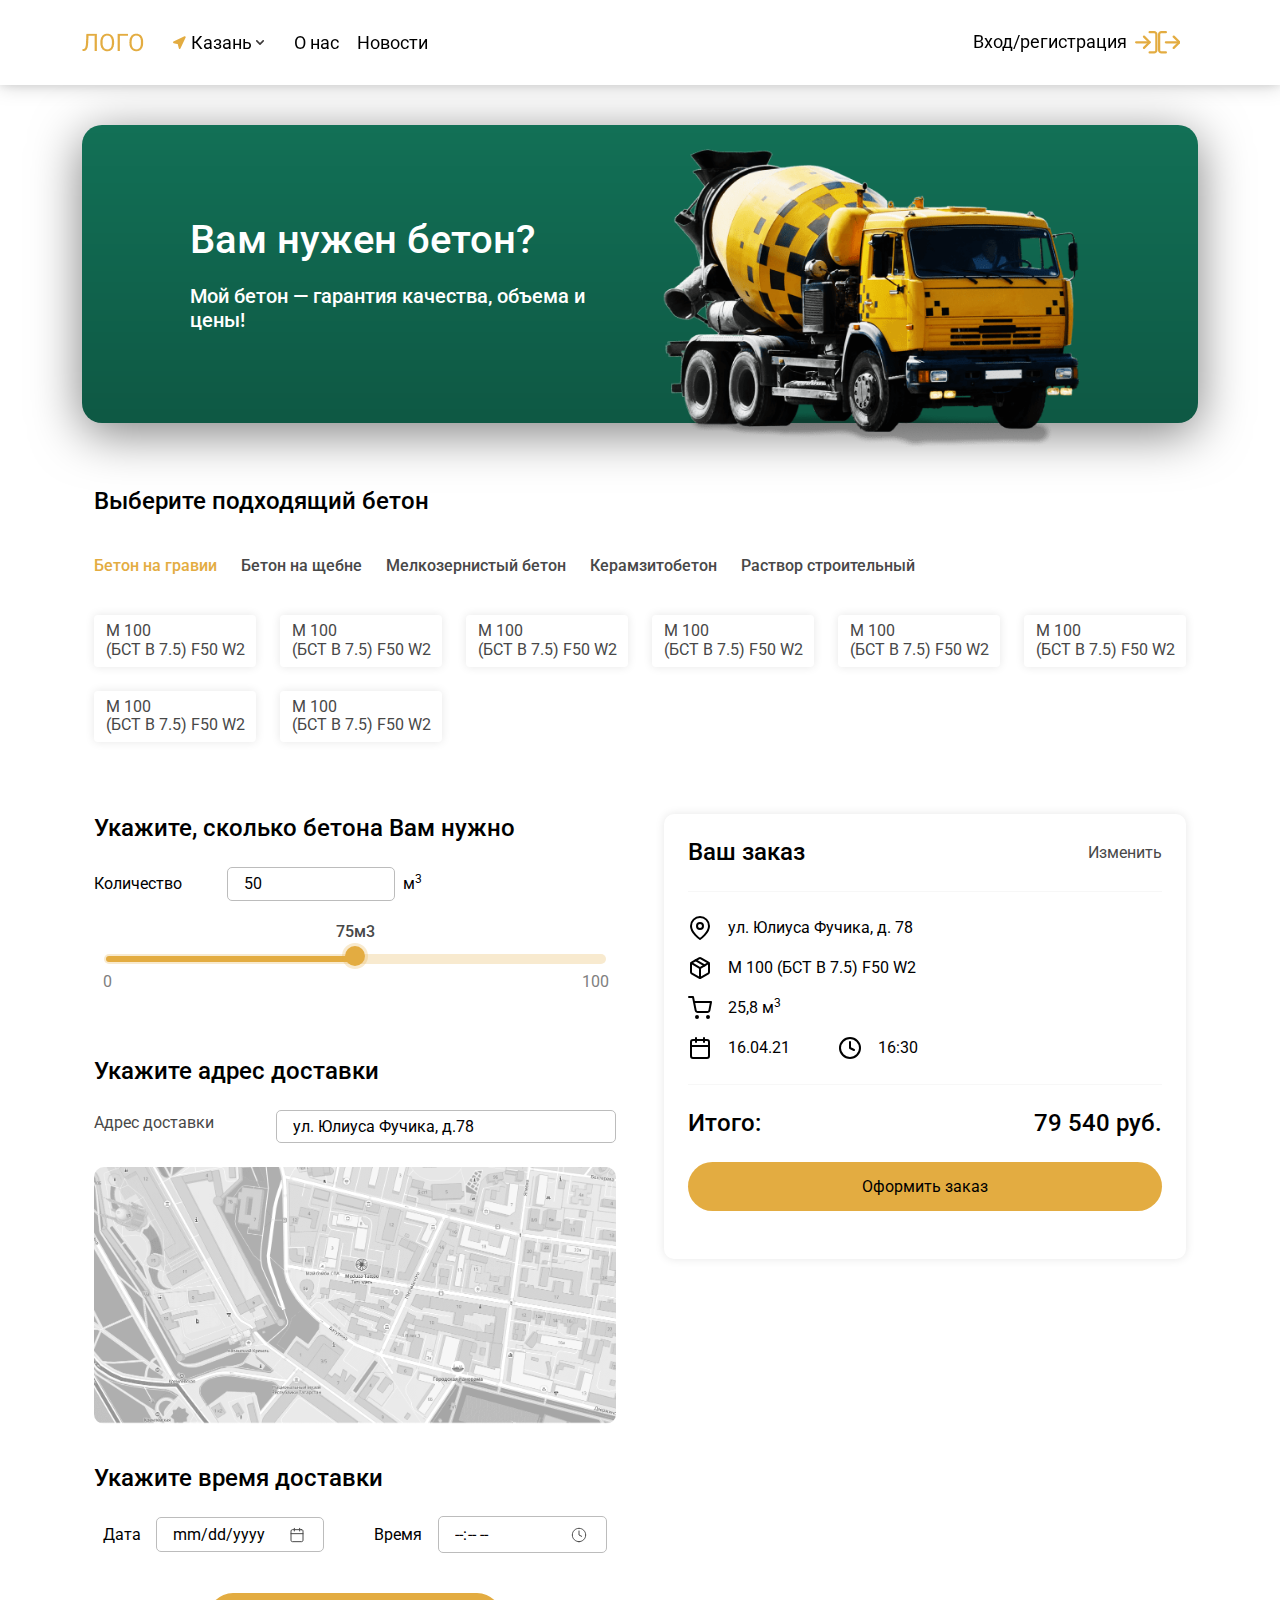
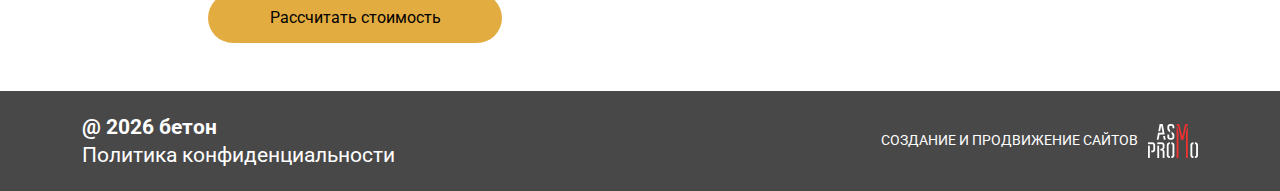
==== commit d946bb6d: "edit 3" ====
--- a/index.html
+++ b/index.html
@@ -15,12 +15,12 @@
 	<link href="https://fonts.googleapis.com/css2?family=Roboto:ital,wght@0,100;0,300;0,400;0,500;0,700;0,900;1,100;1,300;1,400;1,500;1,700;1,900&display=swap" rel="stylesheet">
 </head>
 <body>
-	<header class="d-none d-md-block py-2 py-xl-3 mb-4">
-		<div class="container d-flex justify-content-between align-items-center">
-			<div class="d-flex align-items-center">
+	<header class="py-md-2 py-xl-3 mb-4">
+		<div class="container-md d-flex justify-content-between align-items-center position-relative">
+			<div class="d-flex justify-content-center justify-content-md-start align-items-center flex-1">
 				<img src="images/logo.png" class="logo">
 
-				<div class="custom-select ms-4">
+				<div class="d-none d-md-block custom-select ms-4">
 					<button type="button" class="py-3 w-100">Казань</button>
 					<div class="options search-list p-3">
 						<input type="search" placeholder="Поиск" class="search-in-list">
@@ -43,14 +43,31 @@
 					</div>
 				</div>
 
-				<nav class="d-flex align-items-center ms-4">
+				<nav class="d-none d-md-flex align-items-center ms-4">
 					<a href="#">О нас</a>
-					<a href="#">Новости</a>
+					<a href="articles.html">Новости</a>
 				</nav>
 			</div>
-			<div>
-				<a href="#">Вход/регистрация <img src="images/icons/log-in.svg" alt=""></a>
-			</div>
+			<div class="d-flex align-items-center header-btns">
+				<!-- ВХОД - кнопка должна отображаться, если пользователь не зарегистрирован или не вошёл в свой аккаунт -->
+				<button class="d-flex btn-svg" type="button" data-bs-toggle="modal" data-bs-target="#registration">
+					<span class="d-none d-md-block me-2">Вход/регистрация</span>
+					<svg viewBox="0 0 20 20" xmlns="http://www.w3.org/2000/svg">
+						<path d="M13 1H17C17.5304 1 18.0391 1.21071 18.4142 1.58579C18.7893 1.96086 19 2.46957 19 3V17C19 17.5304 18.7893 18.0391 18.4142 18.4142C18.0391 18.7893 17.5304 19 17 19H13"/>
+						<path d="M8 15L13 10L8 5"/>
+						<path d="M13 10H1"/>
+					</svg>						
+				</button>
+				<!-- ВЫХОД - кнопка должна отображаться, если пользователь вошёл в свой аккаунт -->
+				<button type="button" class="btn-svg">
+					<svg viewBox="0 0 20 20" xmlns="http://www.w3.org/2000/svg">
+						<path d="M14 15L19 10L14 5"/>
+						<path d="M19 10H7"/>
+						<path d="M7 1H3C2.46957 1 1.96086 1.21071 1.58579 1.58579C1.21071 1.96086 1 2.46957 1 3V17C1 17.5304 1.21071 18.0391 1.58579 18.4142C1.96086 18.7893 2.46957 19 3 19H7"/>
+					</svg>						
+				</button>
+			</div>
+			
 		</div>
 	</header>
 
@@ -371,15 +388,88 @@
 	<footer class="mobile d-flex d-md-none justify-content-between py-3 px-5">
 		<button><img src="images/icons/home.svg" alt=""></button>
 		<button><img src="images/icons/mail.svg" alt=""></button>
-		<button><img src="images/icons/map.svg" alt=""></button>
-		<button><img src="images/icons/user.svg" alt=""></button>
+		<a href="articles.html"><img src="images/icons/news.svg" alt=""></a>
+		<button><img src="images/icons/truck.svg" alt=""></button>
 	</footer>
 
 	<!-- Skripts -->
-	<script src="https://cdnjs.cloudflare.com/ajax/libs/jquery/3.6.0/jquery.min.js"></script>
+	<!-- <script src="https://cdnjs.cloudflare.com/ajax/libs/jquery/3.6.0/jquery.min.js"></script> -->
+
+	<!-- Modal -->
+	<div class="modal fade" id="registration" tabindex="-1" aria-hidden="true">
+		<div class="modal-dialog modal-dialog-centered">
+			<div class="modal-content">
+				<button type="button" class="btn-close" data-bs-dismiss="modal" aria-label="Close">
+					<svg viewBox="0 0 24 24" xmlns="http://www.w3.org/2000/svg">
+						<path d="M18 6L6 18"/>
+						<path d="M6 6L18 18"/>
+					</svg>					
+				</button>
+				<h3 class="text-center">Регистрация</h3>
+				<div class="fw_5 gray text-center mb-3">Введите номер телефона</div>
+				<div class="row justify-content-center">
+					<div class="col-6">
+						<form action="">
+							<input type="text" placeholder="+7 (985) 567-56-55">
+							<button type="button" data-bs-toggle="modal" data-bs-target="#confirmation" data-bs-dismiss="modal" class="btn_main w-100 w-md-auto mt-3">Продолжить</button>
+						</form>
+					</div>
+				</div>
+				<div class="text-center d-flex justify-content-center mt-3">
+					<div>У вас есть учетная запись?</div>
+					<button type="button" data-bs-toggle="modal" data-bs-target="#entrance" data-bs-dismiss="modal" class="blue fw_5 ms-2">Войти</button>
+				</div>
+			</div>
+		</div>
+	</div>
+	<div class="modal fade" id="entrance" tabindex="-1" aria-hidden="true">
+		<div class="modal-dialog modal-dialog-centered">
+			<div class="modal-content">
+				<button type="button" class="btn-close" data-bs-dismiss="modal" aria-label="Close">
+					<svg viewBox="0 0 24 24" xmlns="http://www.w3.org/2000/svg">
+						<path d="M18 6L6 18"/>
+						<path d="M6 6L18 18"/>
+					</svg>					
+				</button>
+				<h3 class="text-center">Вход</h3>
+				<div class="fw_5 gray text-center mb-3">Введите номер телефона</div>
+				<div class="row justify-content-center">
+					<div class="col-6">
+						<form action="">
+							<input type="text" placeholder="+7 (985) 567-56-55">
+							<button type="button" data-bs-toggle="modal" data-bs-target="#confirmation" class="btn_main w-100 w-md-auto mt-3">Продолжить</button>
+						</form>
+					</div>
+				</div>
+			</div>
+		</div>
+	</div>
+	<div class="modal fade" id="confirmation" tabindex="-1" aria-hidden="true">
+		<div class="modal-dialog modal-dialog-centered">
+			<div class="modal-content">
+				<button type="button" class="btn-close" data-bs-dismiss="modal" aria-label="Close">
+					<svg viewBox="0 0 24 24" xmlns="http://www.w3.org/2000/svg">
+						<path d="M18 6L6 18"/>
+						<path d="M6 6L18 18"/>
+					</svg>					
+				</button>
+				<h3 class="text-center">Подтвердите номер телефона</h3>
+				<div class="gray text-center mb-3">В течение 2 минут вы получите СМС с кодом подтверждения на номер телефона +7 (985) 567-56-55</div>
+				<div class="row justify-content-center">
+					<div class="col-9">
+						<form action="">
+							<input type="text" placeholder="Введите код">
+							<button type="button" class="blue mt-1">Получить новый код</button>
+							<button type="submit" class="btn_main w-100 w-md-auto mt-3">Подтвердить</button>
+							<button type="button" data-bs-dismiss="modal" data-bs-toggle="modal" data-bs-target="#registration" class="btn_main w-100 w-md-auto mt-3">Изменить номер телефона</button>
+						</form>
+					</div>
+				</div>
+			</div>
+		</div>
+	</div>
 	
 	<script type="text/javascript" src="js/bootstrap.bundle.min.js"></script>
-	<!-- <script src="https://unpkg.com/swiper/swiper-bundle.min.js"></script> -->
 	<script type="text/javascript" src="js/swiper-bundle.min.js"></script>
 	<script type="text/javascript" src="js/main.js"></script>
 	<script type="text/javascript" src="js/range-slider.js"></script>
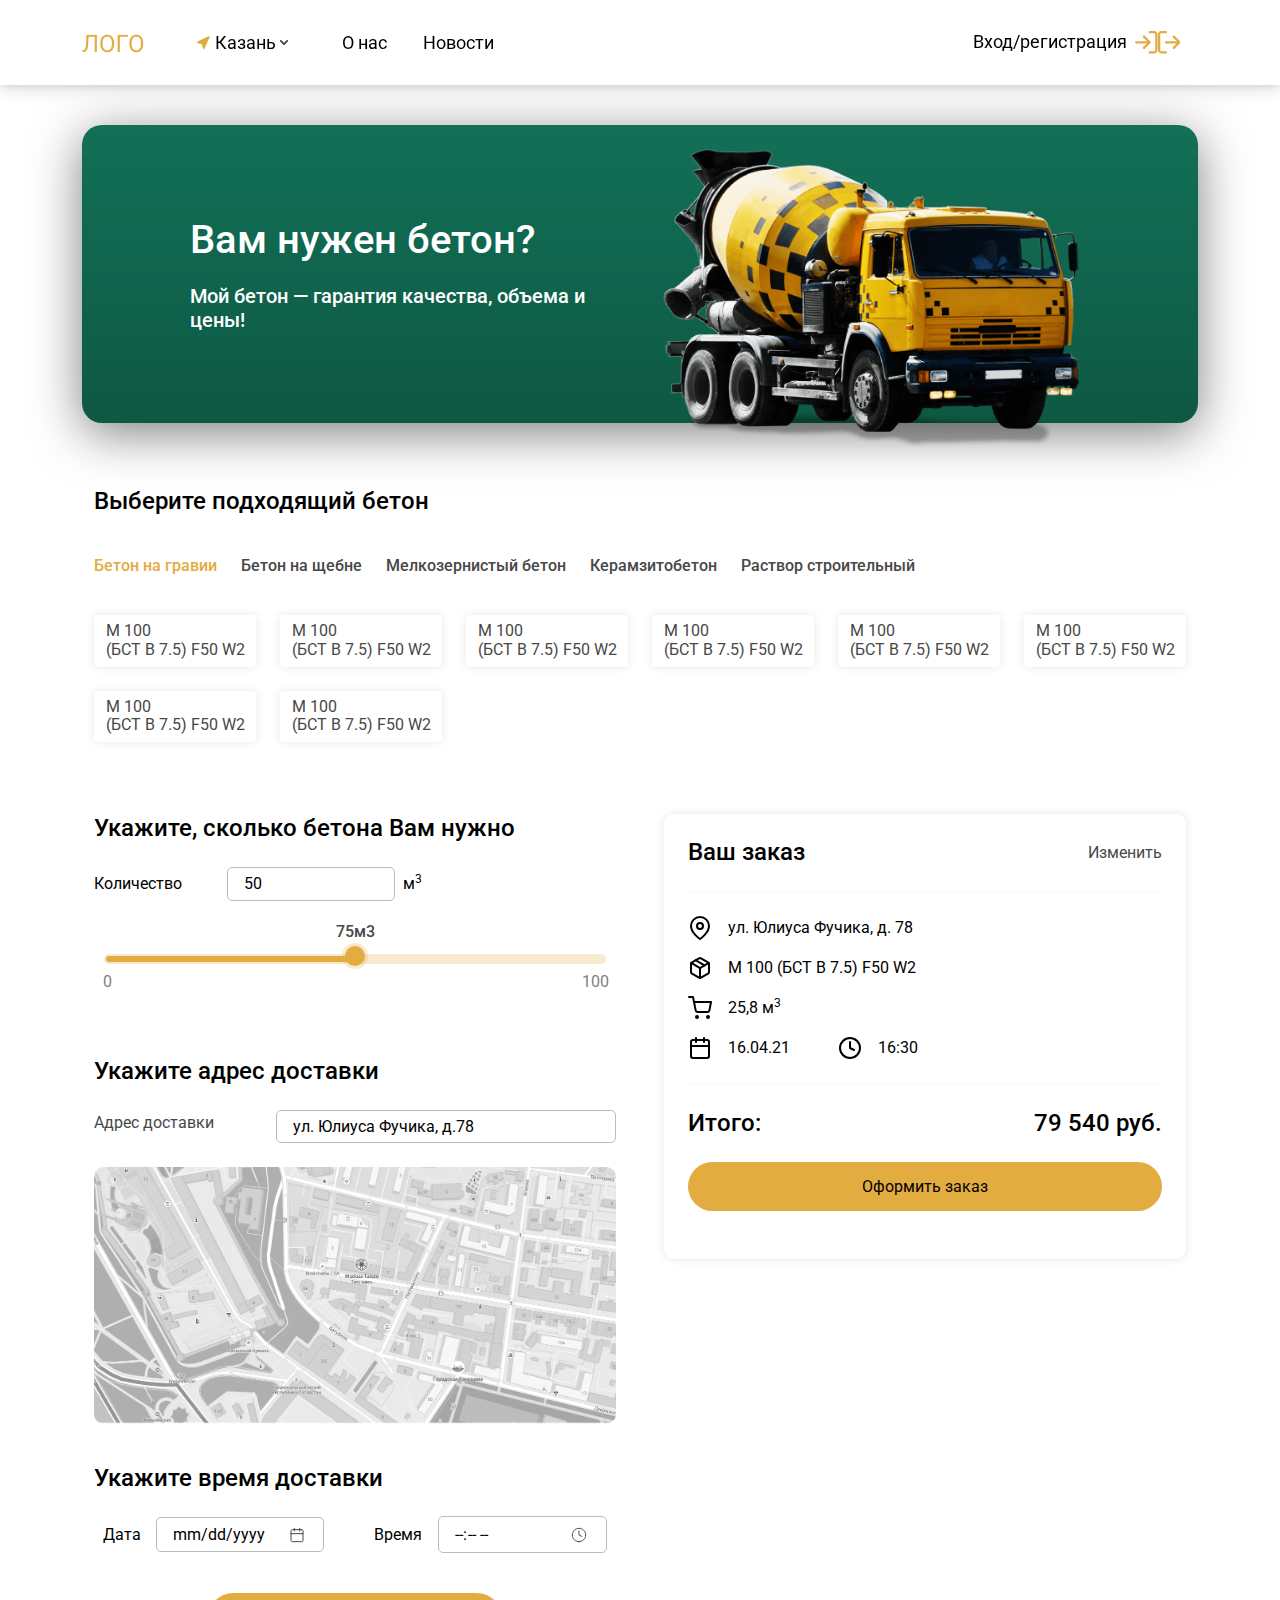
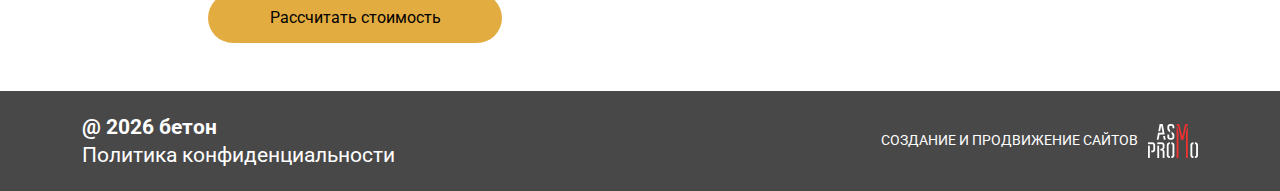
==== commit 27383451: "edit 4" ====
--- a/index.html
+++ b/index.html
@@ -17,10 +17,18 @@
 <body>
 	<header class="py-md-2 py-xl-3 mb-4">
 		<div class="container-md d-flex justify-content-between align-items-center position-relative">
+			<!-- <div class="return-link d-block d-md-none">
+				<a href="articles.html">
+					<svg width="24" height="24" viewBox="0 0 24 24" fill="none" xmlns="http://www.w3.org/2000/svg">
+						<path d="M19 12H5" stroke="#3C3939" stroke-width="2" stroke-linecap="round" stroke-linejoin="round"/>
+						<path d="M12 19L5 12L12 5" stroke="#3C3939" stroke-width="2" stroke-linecap="round" stroke-linejoin="round"/>
+					</svg>
+				</a>
+			</div> -->
 			<div class="d-flex justify-content-center justify-content-md-start align-items-center flex-1">
-				<img src="images/logo.png" class="logo">
-
-				<div class="d-none d-md-block custom-select ms-4">
+				<a href="index.html"><img src="images/logo.png" class="logo"></a>
+
+				<div class="d-none d-md-block custom-select ms-4 ms-lg-5">
 					<button type="button" class="py-3 w-100">Казань</button>
 					<div class="options search-list p-3">
 						<input type="search" placeholder="Поиск" class="search-in-list">
@@ -43,7 +51,7 @@
 					</div>
 				</div>
 
-				<nav class="d-none d-md-flex align-items-center ms-4">
+				<nav class="d-none d-md-flex align-items-center ms-4 ms-lg-5">
 					<a href="#">О нас</a>
 					<a href="articles.html">Новости</a>
 				</nav>
@@ -385,15 +393,35 @@
 		</div>
 	</footer>
 
-	<footer class="mobile d-flex d-md-none justify-content-between py-3 px-5">
-		<button><img src="images/icons/home.svg" alt=""></button>
-		<button><img src="images/icons/mail.svg" alt=""></button>
-		<a href="articles.html"><img src="images/icons/news.svg" alt=""></a>
-		<button><img src="images/icons/truck.svg" alt=""></button>
+	<footer class="mobile d-flex d-md-none justify-content-between align-items-center py-3 px-5">
+		<a href="index.html" class="active">
+			<svg viewBox="0 0 24 24" xmlns="http://www.w3.org/2000/svg">
+				<path d="M3 9L12 2L21 9V20C21 20.5304 20.7893 21.0391 20.4142 21.4142C20.0391 21.7893 19.5304 22 19 22H5C4.46957 22 3.96086 21.7893 3.58579 21.4142C3.21071 21.0391 3 20.5304 3 20V9Z"/>
+				<path d="M9 22V12H15V22"/>
+			</svg>				
+		</a>
+		<a href="#">
+			<svg viewBox="0 0 24 24" xmlns="http://www.w3.org/2000/svg">
+				<path d="M4 4H20C21.1 4 22 4.9 22 6V18C22 19.1 21.1 20 20 20H4C2.9 20 2 19.1 2 18V6C2 4.9 2.9 4 4 4Z"/>
+				<path d="M22 6L12 13L2 6"/>
+			</svg>
+		</a>
+		<a href="articles.html">
+			<svg viewBox="0 0 24 24" xmlns="http://www.w3.org/2000/svg">
+				<path d="M19 3H5C3.89543 3 3 3.89543 3 5V19C3 20.1046 3.89543 21 5 21H19C20.1046 21 21 20.1046 21 19V5C21 3.89543 20.1046 3 19 3Z"/>
+				<path d="M3 9H21"/>
+				<path d="M9 21V9"/>
+			</svg>				
+		</a>
+		<a href="#">
+			<svg viewBox="0 0 24 24" xmlns="http://www.w3.org/2000/svg">
+				<path d="M16 3H1V16H16V3Z"/>
+				<path d="M16 8H20L23 11V16H16V8Z"/>
+				<path d="M5.5 21C6.88071 21 8 19.8807 8 18.5C8 17.1193 6.88071 16 5.5 16C4.11929 16 3 17.1193 3 18.5C3 19.8807 4.11929 21 5.5 21Z"/>
+				<path d="M18.5 21C19.8807 21 21 19.8807 21 18.5C21 17.1193 19.8807 16 18.5 16C17.1193 16 16 17.1193 16 18.5C16 19.8807 17.1193 21 18.5 21Z"/>
+			</svg>				
+		</a>
 	</footer>
-
-	<!-- Skripts -->
-	<!-- <script src="https://cdnjs.cloudflare.com/ajax/libs/jquery/3.6.0/jquery.min.js"></script> -->
 
 	<!-- Modal -->
 	<div class="modal fade" id="registration" tabindex="-1" aria-hidden="true">
@@ -469,6 +497,7 @@
 		</div>
 	</div>
 	
+	<!-- Skripts -->
 	<script type="text/javascript" src="js/bootstrap.bundle.min.js"></script>
 	<script type="text/javascript" src="js/swiper-bundle.min.js"></script>
 	<script type="text/javascript" src="js/main.js"></script>
--- a/css/style.css
+++ b/css/style.css
@@ -11,16 +11,19 @@
 header .header-btns {
   position: absolute;
   top: 50%;
-  right: 0;
   right: 1em;
   transform: translateY(-50%);
 }
 .logo {
   max-width: 100px;
 }
-nav a:not(:first-child) {
-  margin-left: 1em;
-}
+.return-link {
+  position: absolute;
+  top: 50%;
+  left: 1em;
+  transform: translateY(-50%);
+}
+
 
 @media (min-width: 768px) {
   header {
@@ -33,6 +36,14 @@
   header .header-btns {
     position: relative;
     transform: unset;
+  }
+  nav a:not(:first-child) {
+    margin-left: 1em;
+  }
+}
+@media (min-width: 992px) {
+  nav a:not(:first-child) {
+    margin-left: 2em;
   }
 }
 
@@ -210,19 +221,18 @@
 }
 article.preview .stretched-link {opacity: 0;}
 
-article.full .img-left {
-  width: 35%;
-  float: left;
-  margin-right: 2em;
-  margin-bottom: 3em;
-}
-article.full .img-right {
-  width: 35%;
-  float: right;
-  margin-left: 2em;
-  margin-bottom: 3em;
-}
-
+article.full time {display: block;}
+article.full .img-left, article.full .img-right {
+  width: 100%;
+  height: 45vw;
+  object-fit: cover;
+  border-radius: 10px;
+  margin-bottom: 1.5rem;
+}
+article.full p {
+  line-height: 1.5rem;
+  margin-bottom: 1.5rem;
+}
 
 @media (min-width: 576px) {
   article.preview .text {
@@ -264,6 +274,20 @@
     height: 6rem;
   }
   article.preview .stretched-link {opacity: 1;}
+  article.full .img-left, article.full .img-right {
+    width: 35%;
+    height: auto;
+    margin-bottom: 2em;
+    border-radius: 0px;
+  }
+  article.full .img-left {
+    float: left;
+    margin-right: 2em;
+  }
+  article.full .img-right {
+    float: right;
+    margin-left: 2em;
+  }
 }
 @media (min-width: 992px) {
   article.preview img {height: 290px;}
@@ -288,6 +312,7 @@
     -webkit-line-clamp: 10;
     height: 15rem;
   }
+  article.full .img-left, article.full .img-right {margin-bottom: 3em;}
 }
 
 
@@ -382,6 +407,25 @@
   z-index: 100;
   min-height: 65px;
 }
+/* footer.mobile a {
+  display: flex;
+  align-items: ;
+} */
+footer.mobile a svg {
+  width: 1.5em;
+  height: 1.5em;
+  fill: none;
+}
+footer.mobile a svg path {
+  stroke: #838383;
+  stroke-width: 2px;
+  stroke-linecap: round;
+  stroke-linejoin: round;
+}
+footer.mobile a.active svg path {
+  stroke: var(--color-1);
+}
+
 
 footer.desktop {
   background-color: #484848;
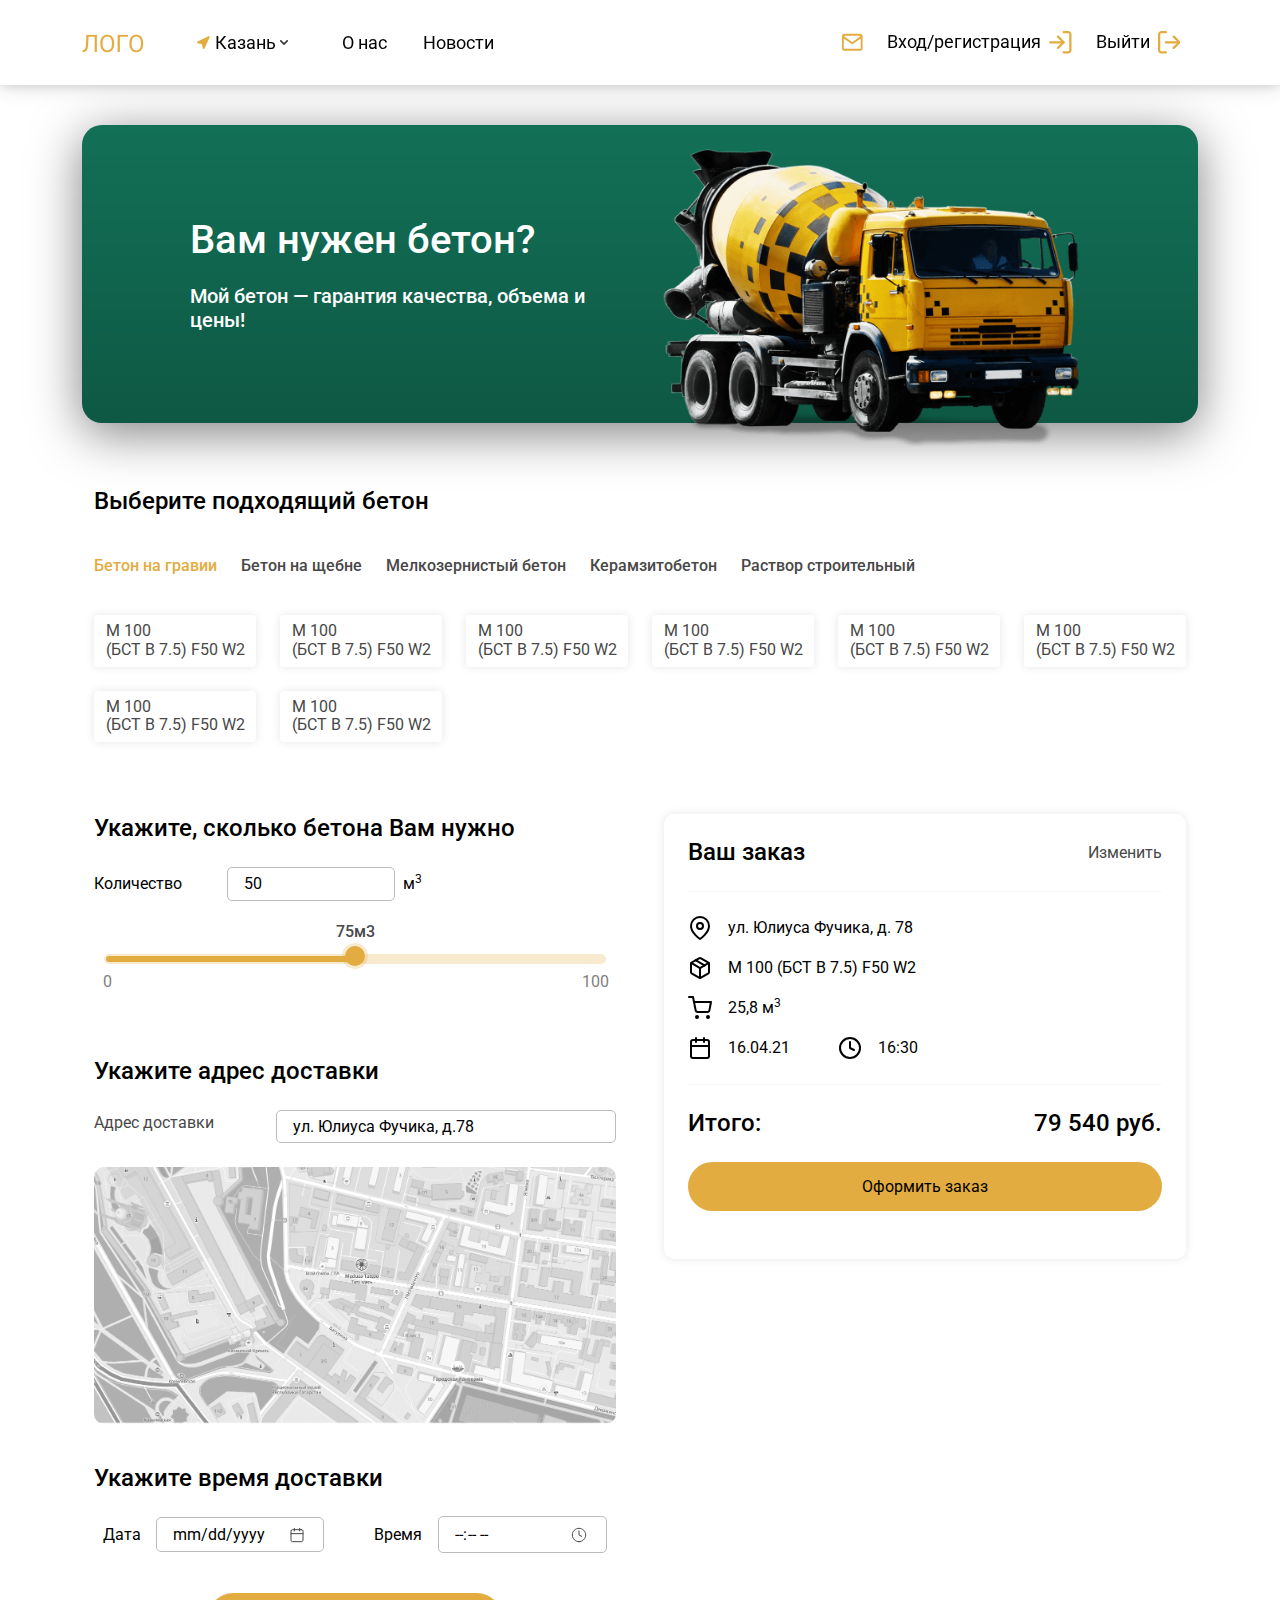
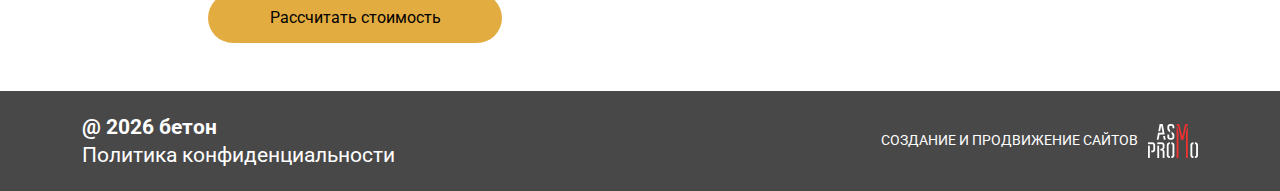
==== commit 93828688: "edit 6" ====
--- a/index.html
+++ b/index.html
@@ -57,8 +57,14 @@
 				</nav>
 			</div>
 			<div class="d-flex align-items-center header-btns">
+				<a href="notifications.html" class="btn-svg">
+					<svg viewBox="0 0 24 24" xmlns="http://www.w3.org/2000/svg">
+						<path d="M4 4H20C21.1 4 22 4.9 22 6V18C22 19.1 21.1 20 20 20H4C2.9 20 2 19.1 2 18V6C2 4.9 2.9 4 4 4Z"/>
+						<path d="M22 6L12 13L2 6"/>
+					</svg>
+				</a>
 				<!-- ВХОД - кнопка должна отображаться, если пользователь не зарегистрирован или не вошёл в свой аккаунт -->
-				<button class="d-flex btn-svg" type="button" data-bs-toggle="modal" data-bs-target="#registration">
+				<button class="d-flex btn-svg ms-4" type="button" data-bs-toggle="modal" data-bs-target="#registration">
 					<span class="d-none d-md-block me-2">Вход/регистрация</span>
 					<svg viewBox="0 0 20 20" xmlns="http://www.w3.org/2000/svg">
 						<path d="M13 1H17C17.5304 1 18.0391 1.21071 18.4142 1.58579C18.7893 1.96086 19 2.46957 19 3V17C19 17.5304 18.7893 18.0391 18.4142 18.4142C18.0391 18.7893 17.5304 19 17 19H13"/>
@@ -67,7 +73,8 @@
 					</svg>						
 				</button>
 				<!-- ВЫХОД - кнопка должна отображаться, если пользователь вошёл в свой аккаунт -->
-				<button type="button" class="btn-svg">
+				<button type="button" class="btn-svg ms-4">
+					<span class="d-none d-lg-block me-2">Выйти</span>
 					<svg viewBox="0 0 20 20" xmlns="http://www.w3.org/2000/svg">
 						<path d="M14 15L19 10L14 5"/>
 						<path d="M19 10H7"/>
@@ -400,7 +407,7 @@
 				<path d="M9 22V12H15V22"/>
 			</svg>				
 		</a>
-		<a href="#">
+		<a href="notifications.html">
 			<svg viewBox="0 0 24 24" xmlns="http://www.w3.org/2000/svg">
 				<path d="M4 4H20C21.1 4 22 4.9 22 6V18C22 19.1 21.1 20 20 20H4C2.9 20 2 19.1 2 18V6C2 4.9 2.9 4 4 4Z"/>
 				<path d="M22 6L12 13L2 6"/>
--- a/css/common.css
+++ b/css/common.css
@@ -159,6 +159,12 @@
     stroke-width: 2px;
     stroke-linecap: round;
     stroke-linejoin: round;
+    transition: .25s ease-in-out;
+}
+.btn-svg:hover svg path, 
+.btn-svg:focus svg path, 
+.btn-svg:active svg path {
+    stroke: var(--color-2);
 }
 
 
--- a/css/style.css
+++ b/css/style.css
@@ -182,6 +182,11 @@
   .box {
     box-shadow: none;
   }
+}
+
+
+main {
+  min-height: calc(100vh - 105px);
 }
 
 
@@ -316,6 +321,64 @@
 }
 
 
+/* section 8 */
+.notification {
+  background: #FFFFFF;
+  box-shadow: 0px 0px 10px rgba(0, 0, 0, 0.1);
+  border-radius: 10px;
+  padding: 1em;
+  margin-bottom: 1em;
+  position: relative;
+}
+.notification .text {
+  line-height: 1.25rem;
+  display: -webkit-box;
+  -webkit-line-clamp: 2;
+  -webkit-box-orient: vertical;
+  overflow: hidden;
+  height: 2.5rem;
+  transition: height .5s ease-in-out;
+}
+.notification .text.full {
+  display: block;
+  -webkit-line-clamp: unset;
+  overflow: hidden;
+  height: auto;
+  transition: height .5s ease-in-out;
+}
+.notification button {
+  display: flex;
+  justify-content: center;
+  align-items: center;
+  position: absolute;
+  bottom: 0;
+  right: 0;
+  padding: .5em;
+}
+.notification button svg {
+  fill: none;
+  width: 1em;
+}
+.notification button.rotate svg {
+  transform: rotate(180deg);
+}
+.notification button svg path {
+  stroke: var(--color-1);
+  stroke-width: 2px;
+  stroke-linecap: round;
+  stroke-linejoin: round;
+}
+@media (min-width: 768px) {
+  .notification {
+    padding: 2em;
+    margin-bottom: 2em;
+  }
+  .notification button {padding: 1em;}
+}
+
+
+
+/* slider */
 .swiper-1 {
   width: 100%;
   height: calc(17.6em + 66px);
